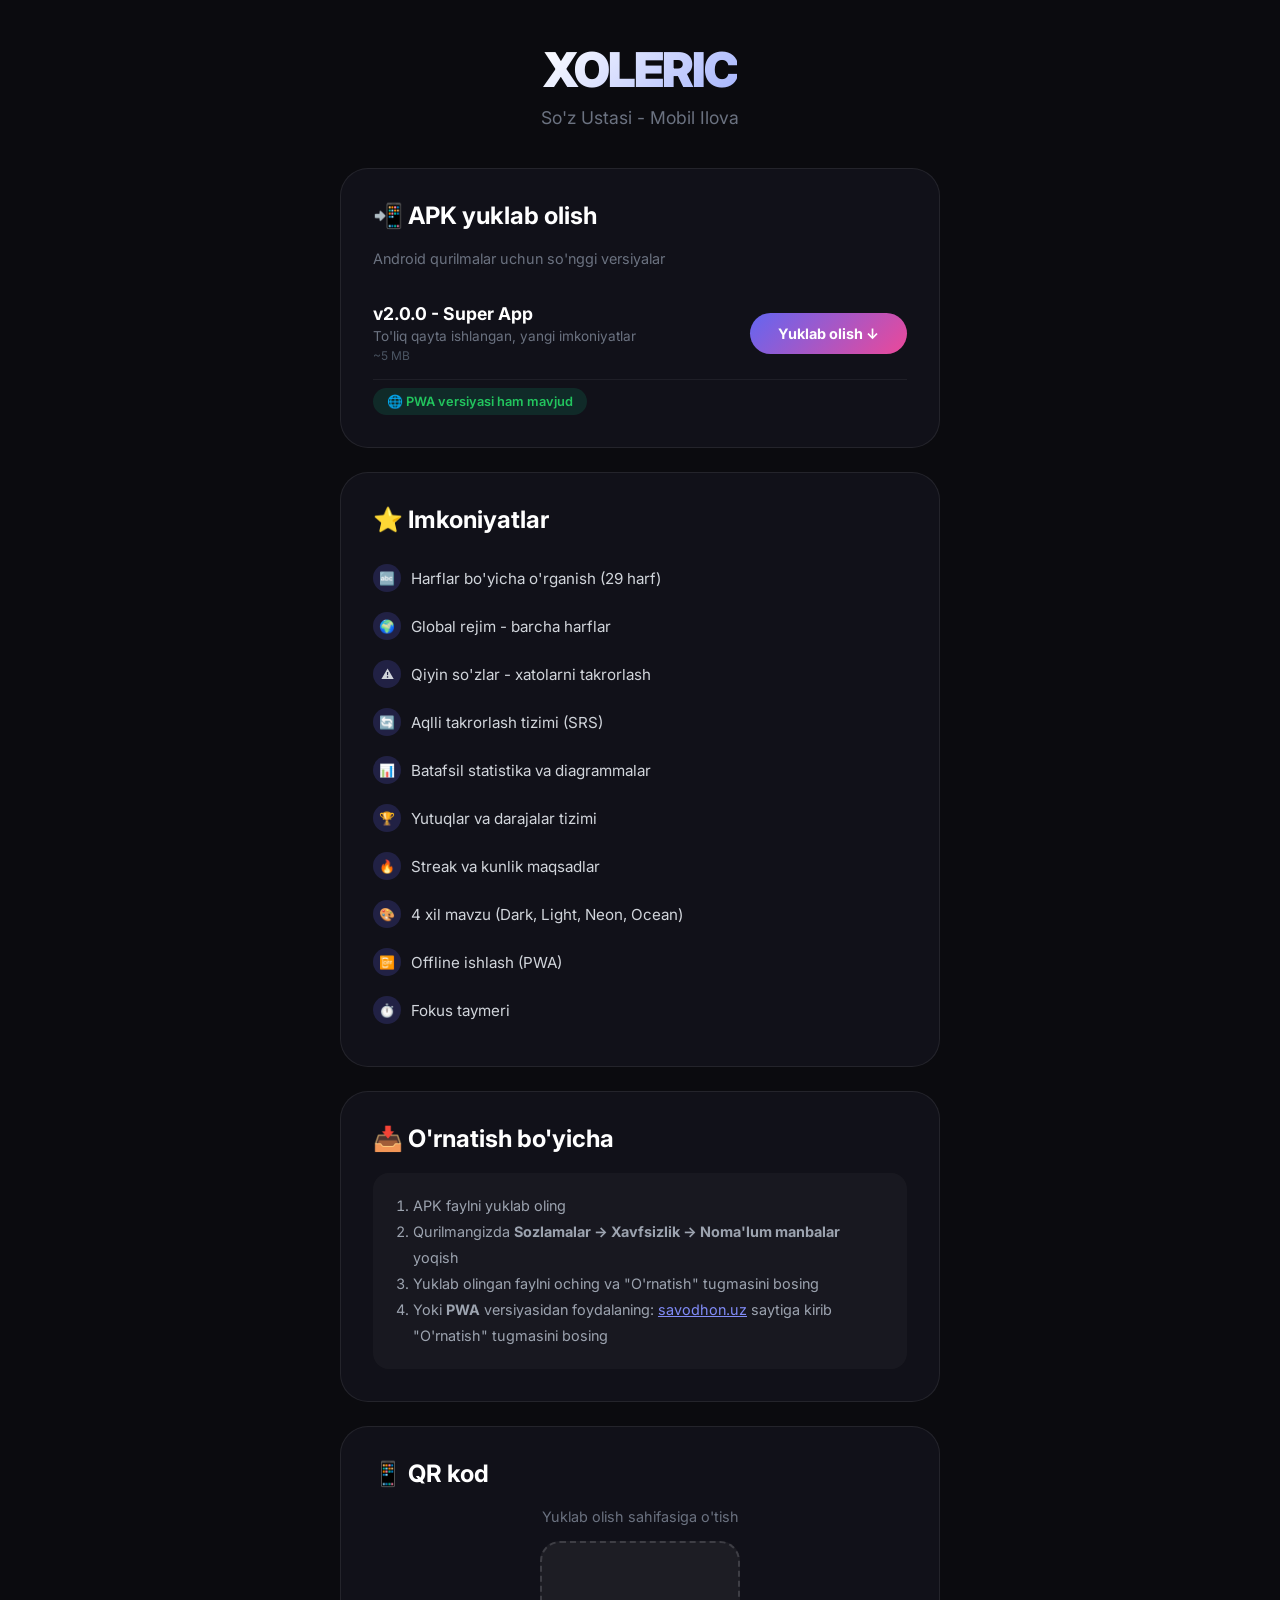
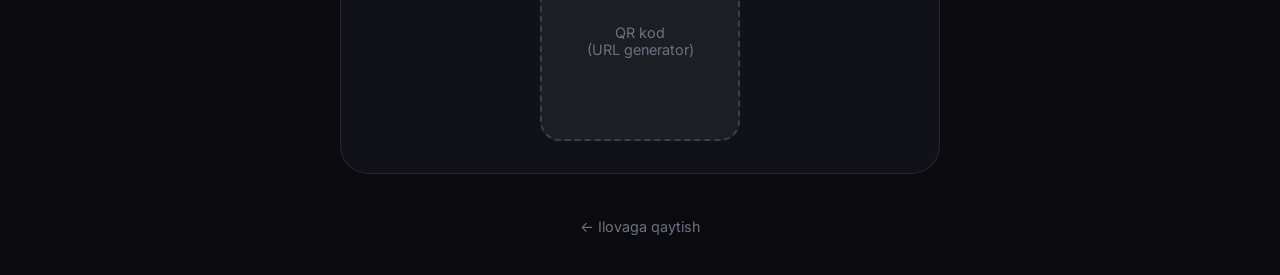
==== download.html @ 985970ec "Upgrade app to super app v2.0: PWA support, level system, SRS, themes, APK, download page, and Andro" ====
<!DOCTYPE html>
<html lang="uz">
<head>
  <meta charset="UTF-8">
  <meta name="viewport" content="width=device-width, initial-scale=1.0">
  <title>XOLERIC - APK Yuklab Olish</title>
  <meta name="theme-color" content="#0b0b0f">
  <link href="https://fonts.googleapis.com/css2?family=Inter:wght@400;500;600;700;800;900&display=swap" rel="stylesheet">
  <style>
    * { margin: 0; padding: 0; box-sizing: border-box; font-family: 'Inter', sans-serif; }
    body {
      background: #0b0b0f;
      color: #fff;
      min-height: 100dvh;
      display: flex;
      flex-direction: column;
      align-items: center;
      padding: 40px 20px;
    }
    .logo { font-size: 3rem; font-weight: 900; letter-spacing: -2px; margin-bottom: 8px; background: linear-gradient(135deg, #fff, #a5b4fc); -webkit-background-clip: text; -webkit-text-fill-color: transparent; }
    .subtitle { color: #6b7280; margin-bottom: 40px; font-size: 1.1rem; }
    .card {
      background: rgba(20,20,30,0.7);
      border: 1px solid rgba(255,255,255,0.08);
      border-radius: 28px;
      padding: 32px;
      max-width: 600px;
      width: 100%;
      margin-bottom: 24px;
    }
    .card h2 { font-size: 1.5rem; margin-bottom: 20px; display: flex; align-items: center; gap: 10px; }
    .badge { background: #6366f1; padding: 4px 12px; border-radius: 20px; font-size: 0.75rem; font-weight: 600; }
    .version-item {
      display: flex;
      justify-content: space-between;
      align-items: center;
      padding: 16px 0;
      border-bottom: 1px solid rgba(255,255,255,0.06);
    }
    .version-item:last-child { border-bottom: none; }
    .version-info { display: flex; flex-direction: column; gap: 4px; }
    .version-name { font-weight: 700; font-size: 1.1rem; }
    .version-desc { font-size: 0.85rem; color: #6b7280; }
    .version-size { font-size: 0.75rem; color: #4b5563; }
    .download-btn {
      padding: 12px 28px;
      border-radius: 30px;
      font-weight: 700;
      border: none;
      cursor: pointer;
      background: linear-gradient(135deg, #6366f1, #ec4899);
      color: #fff;
      transition: all 0.2s;
      text-decoration: none;
      font-size: 0.9rem;
    }
    .download-btn:hover { transform: scale(1.05); }
    .download-btn:active { transform: scale(0.97); }
    .disabled-btn { opacity: 0.4; pointer-events: none; }
    .features { margin-top: 16px; }
    .feature-item { display: flex; align-items: center; gap: 10px; padding: 10px 0; font-size: 0.95rem; color: #d1d5db; }
    .feature-icon { width: 28px; height: 28px; border-radius: 50%; background: rgba(99,102,241,0.2); display: flex; align-items: center; justify-content: center; font-size: 0.8rem; }
    .qr-section { text-align: center; margin-top: 20px; }
    .qr-placeholder {
      width: 200px; height: 200px;
      background: rgba(255,255,255,0.05);
      border: 2px dashed rgba(255,255,255,0.15);
      border-radius: 20px;
      display: flex; align-items: center; justify-content: center;
      margin: 0 auto;
    }
    .qr-placeholder span { color: #6b7280; font-size: 0.9rem; text-align: center; }
    .install-guide { background: rgba(255,255,255,0.03); border-radius: 16px; padding: 20px; margin-top: 16px; }
    .install-guide h3 { font-size: 1rem; margin-bottom: 12px; }
    .install-guide ol { padding-left: 20px; color: #9ca3af; font-size: 0.9rem; line-height: 1.8; }
    .install-guide a { color: #818cf8; }
    .back-link { margin-top: 20px; color: #6b7280; text-decoration: none; font-size: 0.9rem; }
    .back-link:hover { color: #fff; }
    .pwa-badge { display: inline-flex; align-items: center; gap: 6px; background: rgba(16,185,129,0.15); color: #22c55e; padding: 6px 14px; border-radius: 30px; font-size: 0.8rem; font-weight: 600; margin-top: 8px; }
    @media (max-width: 480px) { .card { padding: 20px; } .version-item { flex-direction: column; gap: 12px; align-items: stretch; } .download-btn { text-align: center; } }
  </style>
</head>
<body>
  <div class="logo">XOLERIC</div>
  <div class="subtitle">So'z Ustasi - Mobil Ilova</div>

  <div class="card">
    <h2>📲 APK yuklab olish</h2>
    <p style="color:#6b7280;margin-bottom:20px;font-size:0.9rem">Android qurilmalar uchun so'nggi versiyalar</p>

    <div class="version-item">
      <div class="version-info">
        <span class="version-name">v2.0.0 - Super App</span>
        <span class="version-desc">To'liq qayta ishlangan, yangi imkoniyatlar</span>
        <span class="version-size">~5 MB</span>
      </div>
      <a href="apk/XOLERIC-v2.0.0.apk" class="download-btn" download>Yuklab olish ↓</a>
    </div>



    <div class="pwa-badge">🌐 PWA versiyasi ham mavjud</div>
  </div>

  <div class="card">
    <h2>⭐ Imkoniyatlar</h2>
    <div class="features">
      <div class="feature-item"><div class="feature-icon">🔤</div> Harflar bo'yicha o'rganish (29 harf)</div>
      <div class="feature-item"><div class="feature-icon">🌍</div> Global rejim - barcha harflar</div>
      <div class="feature-item"><div class="feature-icon">⚠️</div> Qiyin so'zlar - xatolarni takrorlash</div>
      <div class="feature-item"><div class="feature-icon">🔄</div> Aqlli takrorlash tizimi (SRS)</div>
      <div class="feature-item"><div class="feature-icon">📊</div> Batafsil statistika va diagrammalar</div>
      <div class="feature-item"><div class="feature-icon">🏆</div> Yutuqlar va darajalar tizimi</div>
      <div class="feature-item"><div class="feature-icon">🔥</div> Streak va kunlik maqsadlar</div>
      <div class="feature-item"><div class="feature-icon">🎨</div> 4 xil mavzu (Dark, Light, Neon, Ocean)</div>
      <div class="feature-item"><div class="feature-icon">📴</div> Offline ishlash (PWA)</div>
      <div class="feature-item"><div class="feature-icon">⏱️</div> Fokus taymeri</div>
    </div>
  </div>

  <div class="card">
    <h2>📥 O'rnatish bo'yicha</h2>
    <div class="install-guide">
      <ol>
        <li>APK faylni yuklab oling</li>
        <li>Qurilmangizda <strong>Sozlamalar → Xavfsizlik → Noma'lum manbalar</strong> yoqish</li>
        <li>Yuklab olingan faylni oching va "O'rnatish" tugmasini bosing</li>
        <li>Yoki <strong>PWA</strong> versiyasidan foydalaning: <a href="index.html">savodhon.uz</a> saytiga kirib "O'rnatish" tugmasini bosing</li>
      </ol>
    </div>
  </div>

  <div class="card" style="text-align:center">
    <h2>📱 QR kod</h2>
    <p style="color:#6b7280;margin-bottom:16px;font-size:0.9rem">Yuklab olish sahifasiga o'tish</p>
    <div class="qr-placeholder">
      <span>QR kod<br>(URL generator)</span>
    </div>
  </div>

  <a href="index.html" class="back-link">← Ilovaga qaytish</a>
</body>
</html>
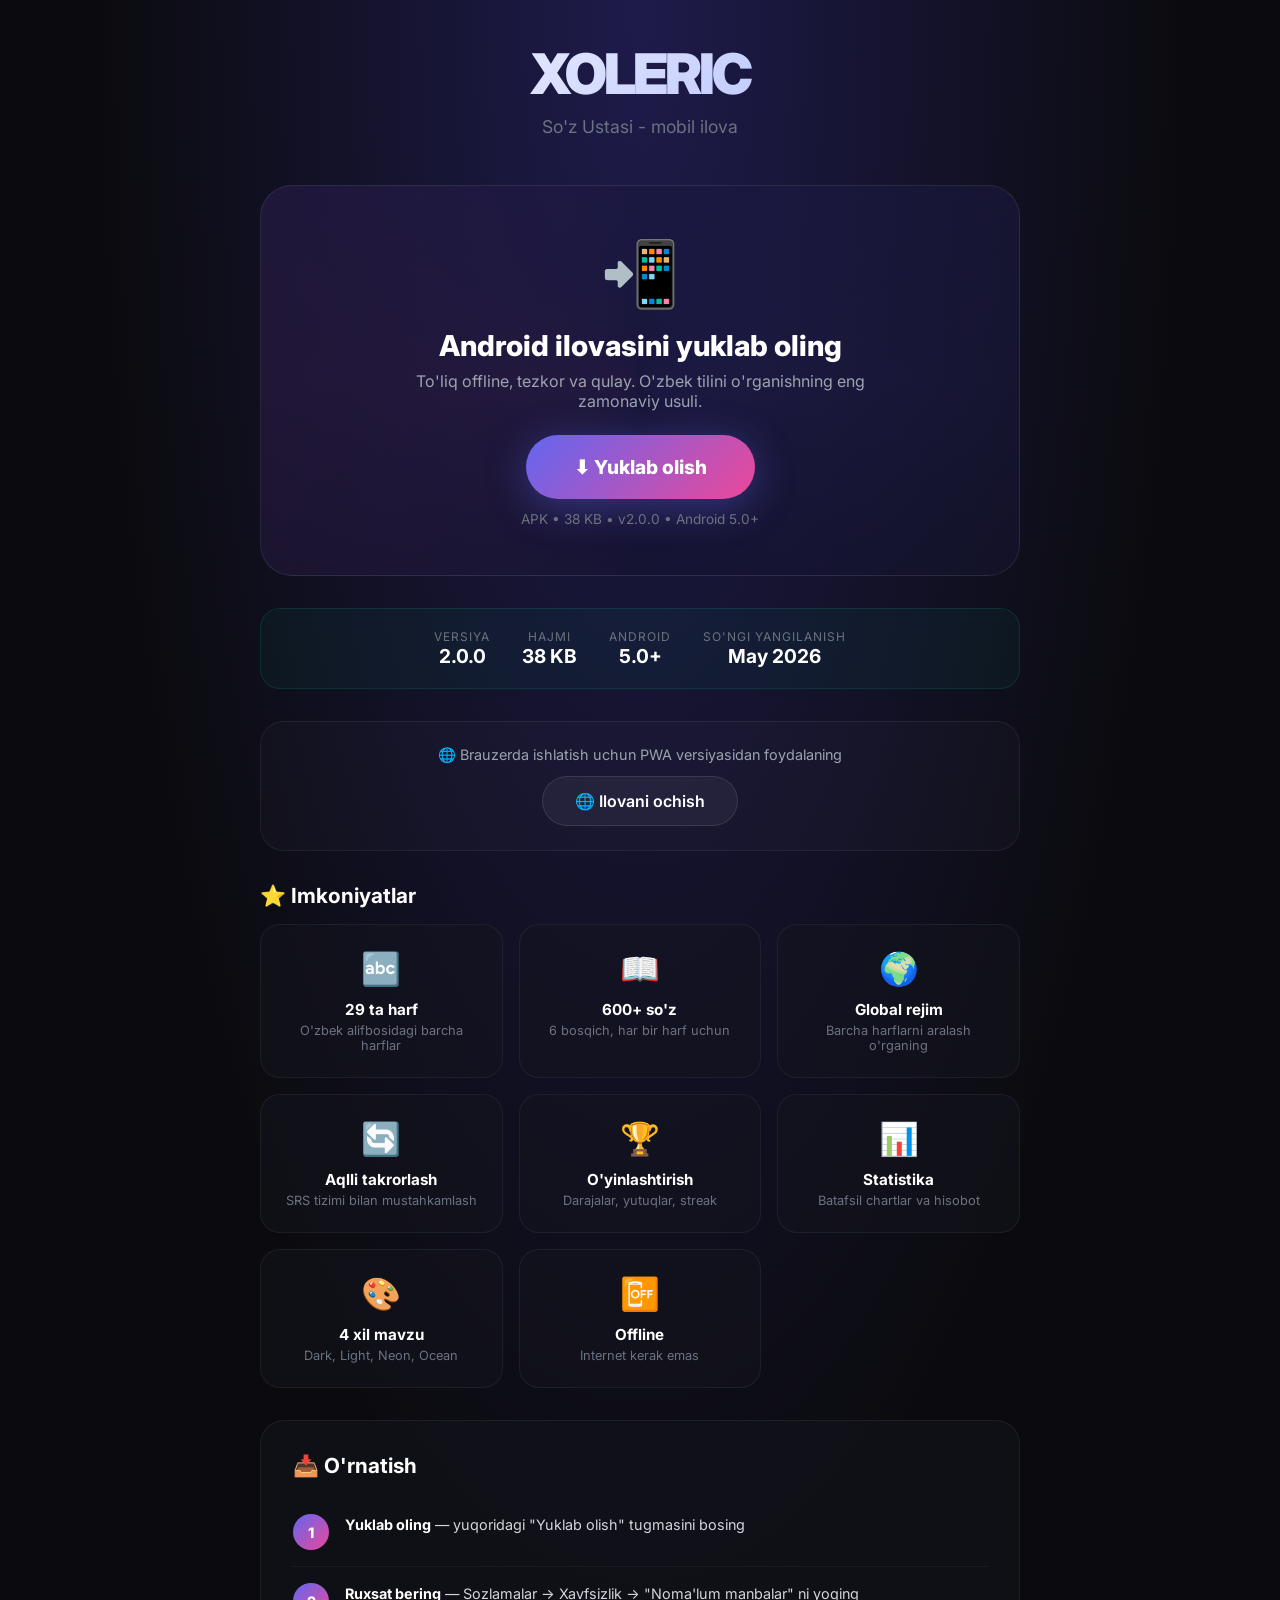
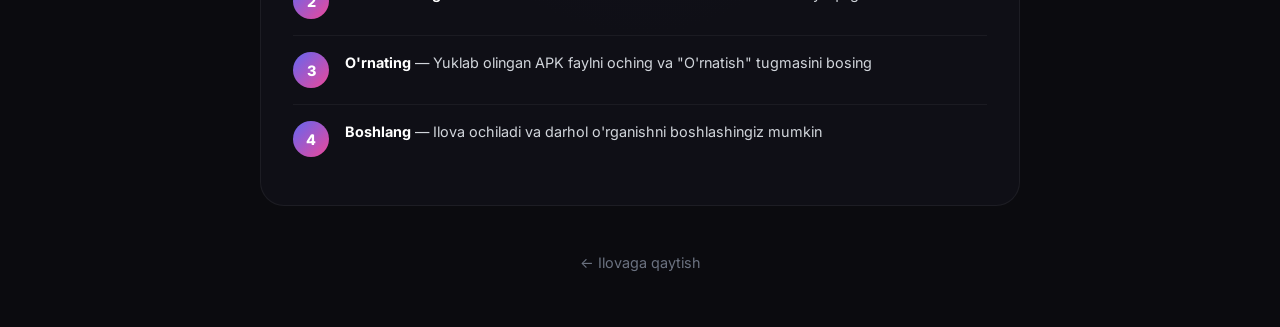
==== commit 4395f6b3: "Fix bugs, add splash screen, launcher icon, professional download page, rebuild APK v2" ====
--- a/download.html
+++ b/download.html
@@ -3,8 +3,9 @@
 <head>
   <meta charset="UTF-8">
   <meta name="viewport" content="width=device-width, initial-scale=1.0">
-  <title>XOLERIC - APK Yuklab Olish</title>
+  <title>XOLERIC - APK yuklab olish</title>
   <meta name="theme-color" content="#0b0b0f">
+  <meta name="description" content="XOLERIC - O'zbek tili o'rganish ilovasi. Android APK va PWA versiyalarini yuklab oling.">
   <link href="https://fonts.googleapis.com/css2?family=Inter:wght@400;500;600;700;800;900&display=swap" rel="stylesheet">
   <style>
     * { margin: 0; padding: 0; box-sizing: border-box; font-family: 'Inter', sans-serif; }
@@ -12,132 +13,258 @@
       background: #0b0b0f;
       color: #fff;
       min-height: 100dvh;
-      display: flex;
-      flex-direction: column;
-      align-items: center;
-      padding: 40px 20px;
-    }
-    .logo { font-size: 3rem; font-weight: 900; letter-spacing: -2px; margin-bottom: 8px; background: linear-gradient(135deg, #fff, #a5b4fc); -webkit-background-clip: text; -webkit-text-fill-color: transparent; }
-    .subtitle { color: #6b7280; margin-bottom: 40px; font-size: 1.1rem; }
-    .card {
-      background: rgba(20,20,30,0.7);
-      border: 1px solid rgba(255,255,255,0.08);
-      border-radius: 28px;
-      padding: 32px;
-      max-width: 600px;
-      width: 100%;
-      margin-bottom: 24px;
-    }
-    .card h2 { font-size: 1.5rem; margin-bottom: 20px; display: flex; align-items: center; gap: 10px; }
-    .badge { background: #6366f1; padding: 4px 12px; border-radius: 20px; font-size: 0.75rem; font-weight: 600; }
-    .version-item {
-      display: flex;
-      justify-content: space-between;
-      align-items: center;
-      padding: 16px 0;
-      border-bottom: 1px solid rgba(255,255,255,0.06);
-    }
-    .version-item:last-child { border-bottom: none; }
-    .version-info { display: flex; flex-direction: column; gap: 4px; }
-    .version-name { font-weight: 700; font-size: 1.1rem; }
-    .version-desc { font-size: 0.85rem; color: #6b7280; }
-    .version-size { font-size: 0.75rem; color: #4b5563; }
-    .download-btn {
-      padding: 12px 28px;
-      border-radius: 30px;
-      font-weight: 700;
+      background-image: radial-gradient(ellipse at 50% 0%, #1e1b4b 0%, #0b0b0f 60%);
+    }
+    .container { max-width: 800px; margin: 0 auto; padding: 40px 20px; }
+    .header { text-align: center; margin-bottom: 48px; }
+    .logo {
+      font-size: 3.5rem; font-weight: 900; letter-spacing: -3px;
+      background: linear-gradient(135deg, #fff 0%, #a5b4fc 100%);
+      -webkit-background-clip: text; -webkit-text-fill-color: transparent;
+      margin-bottom: 8px;
+    }
+    .subtitle { color: #6b7280; font-size: 1.1rem; }
+    
+    .hero-card {
+      background: linear-gradient(145deg, rgba(30,27,75,0.5), rgba(15,15,35,0.5));
+      border: 1px solid rgba(255,255,255,0.1);
+      border-radius: 32px;
+      padding: 48px 40px;
+      text-align: center;
+      margin-bottom: 32px;
+      position: relative;
+      overflow: hidden;
+    }
+    .hero-card::before {
+      content: '';
+      position: absolute;
+      top: -50%; left: -50%; width: 200%; height: 200%;
+      background: conic-gradient(from 0deg, transparent, rgba(99,102,241,0.05), transparent, rgba(236,72,153,0.05), transparent);
+      animation: rotate 10s linear infinite;
+    }
+    @keyframes rotate { 100% { transform: rotate(360deg); } }
+    .hero-content { position: relative; z-index: 1; }
+    .hero-icon { font-size: 4rem; margin-bottom: 16px; }
+    .hero-title { font-size: 1.8rem; font-weight: 800; margin-bottom: 8px; }
+    .hero-desc { color: #9ca3af; margin-bottom: 24px; max-width: 500px; margin-left: auto; margin-right: auto; }
+    
+    .download-btn-main {
+      display: inline-flex;
+      align-items: center; gap: 12px;
+      padding: 20px 48px;
+      border-radius: 50px;
+      font-size: 1.2rem;
+      font-weight: 800;
+      background: linear-gradient(135deg, #6366f1, #ec4899);
+      color: #fff;
+      text-decoration: none;
       border: none;
       cursor: pointer;
+      transition: all 0.3s;
+      box-shadow: 0 8px 40px rgba(99,102,241,0.4);
+    }
+    .download-btn-main:hover { transform: translateY(-2px); box-shadow: 0 12px 50px rgba(99,102,241,0.5); }
+    .download-btn-main:active { transform: scale(0.97); }
+    .file-info { margin-top: 12px; font-size: 0.85rem; color: #6b7280; }
+    
+    .pwa-section {
+      text-align: center;
+      padding: 24px;
+      background: rgba(255,255,255,0.02);
+      border: 1px solid rgba(255,255,255,0.06);
+      border-radius: 24px;
+      margin-bottom: 32px;
+    }
+    .pwa-section p { color: #9ca3af; font-size: 0.9rem; margin-bottom: 12px; }
+    .pwa-btn {
+      display: inline-flex; align-items: center; gap: 8px;
+      padding: 14px 32px; border-radius: 30px;
+      background: rgba(255,255,255,0.05);
+      border: 1px solid rgba(255,255,255,0.1);
+      color: #fff;
+      text-decoration: none;
+      font-weight: 600;
+      transition: 0.2s;
+    }
+    .pwa-btn:hover { background: rgba(255,255,255,0.1); }
+
+    .features-grid {
+      display: grid;
+      grid-template-columns: repeat(auto-fit, minmax(200px, 1fr));
+      gap: 16px;
+      margin-bottom: 32px;
+    }
+    .feature-card {
+      background: rgba(20,20,30,0.5);
+      border: 1px solid rgba(255,255,255,0.06);
+      border-radius: 20px;
+      padding: 24px;
+      text-align: center;
+    }
+    .feature-icon { font-size: 2rem; margin-bottom: 12px; }
+    .feature-name { font-weight: 700; font-size: 0.95rem; margin-bottom: 4px; }
+    .feature-desc { font-size: 0.8rem; color: #6b7280; }
+
+    .steps {
+      background: rgba(20,20,30,0.5);
+      border: 1px solid rgba(255,255,255,0.06);
+      border-radius: 24px;
+      padding: 32px;
+      margin-bottom: 32px;
+    }
+    .steps h2 { font-size: 1.3rem; margin-bottom: 20px; display: flex; align-items: center; gap: 8px; }
+    .step-item {
+      display: flex; gap: 16px;
+      padding: 16px 0;
+      border-bottom: 1px solid rgba(255,255,255,0.05);
+    }
+    .step-item:last-child { border-bottom: none; }
+    .step-num {
+      width: 36px; height: 36px; border-radius: 50%;
       background: linear-gradient(135deg, #6366f1, #ec4899);
-      color: #fff;
-      transition: all 0.2s;
-      text-decoration: none;
-      font-size: 0.9rem;
-    }
-    .download-btn:hover { transform: scale(1.05); }
-    .download-btn:active { transform: scale(0.97); }
-    .disabled-btn { opacity: 0.4; pointer-events: none; }
-    .features { margin-top: 16px; }
-    .feature-item { display: flex; align-items: center; gap: 10px; padding: 10px 0; font-size: 0.95rem; color: #d1d5db; }
-    .feature-icon { width: 28px; height: 28px; border-radius: 50%; background: rgba(99,102,241,0.2); display: flex; align-items: center; justify-content: center; font-size: 0.8rem; }
-    .qr-section { text-align: center; margin-top: 20px; }
-    .qr-placeholder {
-      width: 200px; height: 200px;
-      background: rgba(255,255,255,0.05);
-      border: 2px dashed rgba(255,255,255,0.15);
+      display: flex; align-items: center; justify-content: center;
+      font-weight: 800; font-size: 0.9rem; flex-shrink: 0;
+    }
+    .step-text { font-size: 0.9rem; color: #d1d5db; line-height: 1.5; }
+    .step-text strong { color: #fff; }
+
+    .version-info {
+      display: flex; justify-content: center; gap: 32px;
+      padding: 20px;
+      background: rgba(16,185,129,0.05);
+      border: 1px solid rgba(16,185,129,0.15);
       border-radius: 20px;
-      display: flex; align-items: center; justify-content: center;
-      margin: 0 auto;
-    }
-    .qr-placeholder span { color: #6b7280; font-size: 0.9rem; text-align: center; }
-    .install-guide { background: rgba(255,255,255,0.03); border-radius: 16px; padding: 20px; margin-top: 16px; }
-    .install-guide h3 { font-size: 1rem; margin-bottom: 12px; }
-    .install-guide ol { padding-left: 20px; color: #9ca3af; font-size: 0.9rem; line-height: 1.8; }
-    .install-guide a { color: #818cf8; }
-    .back-link { margin-top: 20px; color: #6b7280; text-decoration: none; font-size: 0.9rem; }
+      margin-bottom: 32px;
+      flex-wrap: wrap;
+    }
+    .version-item { text-align: center; }
+    .version-label { font-size: 0.75rem; color: #6b7280; text-transform: uppercase; letter-spacing: 1px; }
+    .version-value { font-size: 1.2rem; font-weight: 700; }
+
+    .back-link {
+      display: block; text-align: center;
+      color: #6b7280; text-decoration: none;
+      font-size: 0.9rem; padding: 16px;
+      transition: 0.2s;
+    }
     .back-link:hover { color: #fff; }
-    .pwa-badge { display: inline-flex; align-items: center; gap: 6px; background: rgba(16,185,129,0.15); color: #22c55e; padding: 6px 14px; border-radius: 30px; font-size: 0.8rem; font-weight: 600; margin-top: 8px; }
-    @media (max-width: 480px) { .card { padding: 20px; } .version-item { flex-direction: column; gap: 12px; align-items: stretch; } .download-btn { text-align: center; } }
+
+    @media (max-width: 480px) {
+      .container { padding: 20px 16px; }
+      .hero-card { padding: 32px 20px; }
+      .download-btn-main { padding: 16px 32px; font-size: 1rem; }
+      .features-grid { grid-template-columns: 1fr 1fr; }
+    }
   </style>
 </head>
 <body>
-  <div class="logo">XOLERIC</div>
-  <div class="subtitle">So'z Ustasi - Mobil Ilova</div>
-
-  <div class="card">
-    <h2>📲 APK yuklab olish</h2>
-    <p style="color:#6b7280;margin-bottom:20px;font-size:0.9rem">Android qurilmalar uchun so'nggi versiyalar</p>
-
-    <div class="version-item">
-      <div class="version-info">
-        <span class="version-name">v2.0.0 - Super App</span>
-        <span class="version-desc">To'liq qayta ishlangan, yangi imkoniyatlar</span>
-        <span class="version-size">~5 MB</span>
-      </div>
-      <a href="apk/XOLERIC-v2.0.0.apk" class="download-btn" download>Yuklab olish ↓</a>
-    </div>
-
-
-
-    <div class="pwa-badge">🌐 PWA versiyasi ham mavjud</div>
+  <div class="container">
+    <div class="header">
+      <div class="logo">XOLERIC</div>
+      <div class="subtitle">So'z Ustasi - mobil ilova</div>
+    </div>
+
+    <div class="hero-card">
+      <div class="hero-content">
+        <div class="hero-icon">📲</div>
+        <h1 class="hero-title">Android ilovasini yuklab oling</h1>
+        <p class="hero-desc">To'liq offline, tezkor va qulay. O'zbek tilini o'rganishning eng zamonaviy usuli.</p>
+        <a href="apk/XOLERIC-v2.0.0.apk" class="download-btn-main" download>
+          ⬇ Yuklab olish
+        </a>
+        <div class="file-info">APK • 38 KB • v2.0.0 • Android 5.0+</div>
+      </div>
+    </div>
+
+    <div class="version-info">
+      <div class="version-item">
+        <div class="version-label">Versiya</div>
+        <div class="version-value">2.0.0</div>
+      </div>
+      <div class="version-item">
+        <div class="version-label">Hajmi</div>
+        <div class="version-value">38 KB</div>
+      </div>
+      <div class="version-item">
+        <div class="version-label">Android</div>
+        <div class="version-value">5.0+</div>
+      </div>
+      <div class="version-item">
+        <div class="version-label">So'ngi yangilanish</div>
+        <div class="version-value">May 2026</div>
+      </div>
+    </div>
+
+    <div class="pwa-section">
+      <p>🌐 Brauzerda ishlatish uchun PWA versiyasidan foydalaning</p>
+      <a href="index.html" class="pwa-btn">🌐 Ilovani ochish</a>
+    </div>
+
+    <h2 style="font-size:1.3rem;margin-bottom:16px;display:flex;align-items:center;gap:8px">⭐ Imkoniyatlar</h2>
+    <div class="features-grid">
+      <div class="feature-card">
+        <div class="feature-icon">🔤</div>
+        <div class="feature-name">29 ta harf</div>
+        <div class="feature-desc">O'zbek alifbosidagi barcha harflar</div>
+      </div>
+      <div class="feature-card">
+        <div class="feature-icon">📖</div>
+        <div class="feature-name">600+ so'z</div>
+        <div class="feature-desc">6 bosqich, har bir harf uchun</div>
+      </div>
+      <div class="feature-card">
+        <div class="feature-icon">🌍</div>
+        <div class="feature-name">Global rejim</div>
+        <div class="feature-desc">Barcha harflarni aralash o'rganing</div>
+      </div>
+      <div class="feature-card">
+        <div class="feature-icon">🔄</div>
+        <div class="feature-name">Aqlli takrorlash</div>
+        <div class="feature-desc">SRS tizimi bilan mustahkamlash</div>
+      </div>
+      <div class="feature-card">
+        <div class="feature-icon">🏆</div>
+        <div class="feature-name">O'yinlashtirish</div>
+        <div class="feature-desc">Darajalar, yutuqlar, streak</div>
+      </div>
+      <div class="feature-card">
+        <div class="feature-icon">📊</div>
+        <div class="feature-name">Statistika</div>
+        <div class="feature-desc">Batafsil chartlar va hisobot</div>
+      </div>
+      <div class="feature-card">
+        <div class="feature-icon">🎨</div>
+        <div class="feature-name">4 xil mavzu</div>
+        <div class="feature-desc">Dark, Light, Neon, Ocean</div>
+      </div>
+      <div class="feature-card">
+        <div class="feature-icon">📴</div>
+        <div class="feature-name">Offline</div>
+        <div class="feature-desc">Internet kerak emas</div>
+      </div>
+    </div>
+
+    <div class="steps">
+      <h2>📥 O'rnatish</h2>
+      <div class="step-item">
+        <div class="step-num">1</div>
+        <div class="step-text"><strong>Yuklab oling</strong> — yuqoridagi "Yuklab olish" tugmasini bosing</div>
+      </div>
+      <div class="step-item">
+        <div class="step-num">2</div>
+        <div class="step-text"><strong>Ruxsat bering</strong> — Sozlamalar → Xavfsizlik → "Noma'lum manbalar" ni yoqing</div>
+      </div>
+      <div class="step-item">
+        <div class="step-num">3</div>
+        <div class="step-text"><strong>O'rnating</strong> — Yuklab olingan APK faylni oching va "O'rnatish" tugmasini bosing</div>
+      </div>
+      <div class="step-item">
+        <div class="step-num">4</div>
+        <div class="step-text"><strong>Boshlang</strong> — Ilova ochiladi va darhol o'rganishni boshlashingiz mumkin</div>
+      </div>
+    </div>
+
+    <a href="index.html" class="back-link">← Ilovaga qaytish</a>
   </div>
-
-  <div class="card">
-    <h2>⭐ Imkoniyatlar</h2>
-    <div class="features">
-      <div class="feature-item"><div class="feature-icon">🔤</div> Harflar bo'yicha o'rganish (29 harf)</div>
-      <div class="feature-item"><div class="feature-icon">🌍</div> Global rejim - barcha harflar</div>
-      <div class="feature-item"><div class="feature-icon">⚠️</div> Qiyin so'zlar - xatolarni takrorlash</div>
-      <div class="feature-item"><div class="feature-icon">🔄</div> Aqlli takrorlash tizimi (SRS)</div>
-      <div class="feature-item"><div class="feature-icon">📊</div> Batafsil statistika va diagrammalar</div>
-      <div class="feature-item"><div class="feature-icon">🏆</div> Yutuqlar va darajalar tizimi</div>
-      <div class="feature-item"><div class="feature-icon">🔥</div> Streak va kunlik maqsadlar</div>
-      <div class="feature-item"><div class="feature-icon">🎨</div> 4 xil mavzu (Dark, Light, Neon, Ocean)</div>
-      <div class="feature-item"><div class="feature-icon">📴</div> Offline ishlash (PWA)</div>
-      <div class="feature-item"><div class="feature-icon">⏱️</div> Fokus taymeri</div>
-    </div>
-  </div>
-
-  <div class="card">
-    <h2>📥 O'rnatish bo'yicha</h2>
-    <div class="install-guide">
-      <ol>
-        <li>APK faylni yuklab oling</li>
-        <li>Qurilmangizda <strong>Sozlamalar → Xavfsizlik → Noma'lum manbalar</strong> yoqish</li>
-        <li>Yuklab olingan faylni oching va "O'rnatish" tugmasini bosing</li>
-        <li>Yoki <strong>PWA</strong> versiyasidan foydalaning: <a href="index.html">savodhon.uz</a> saytiga kirib "O'rnatish" tugmasini bosing</li>
-      </ol>
-    </div>
-  </div>
-
-  <div class="card" style="text-align:center">
-    <h2>📱 QR kod</h2>
-    <p style="color:#6b7280;margin-bottom:16px;font-size:0.9rem">Yuklab olish sahifasiga o'tish</p>
-    <div class="qr-placeholder">
-      <span>QR kod<br>(URL generator)</span>
-    </div>
-  </div>
-
-  <a href="index.html" class="back-link">← Ilovaga qaytish</a>
 </body>
 </html>
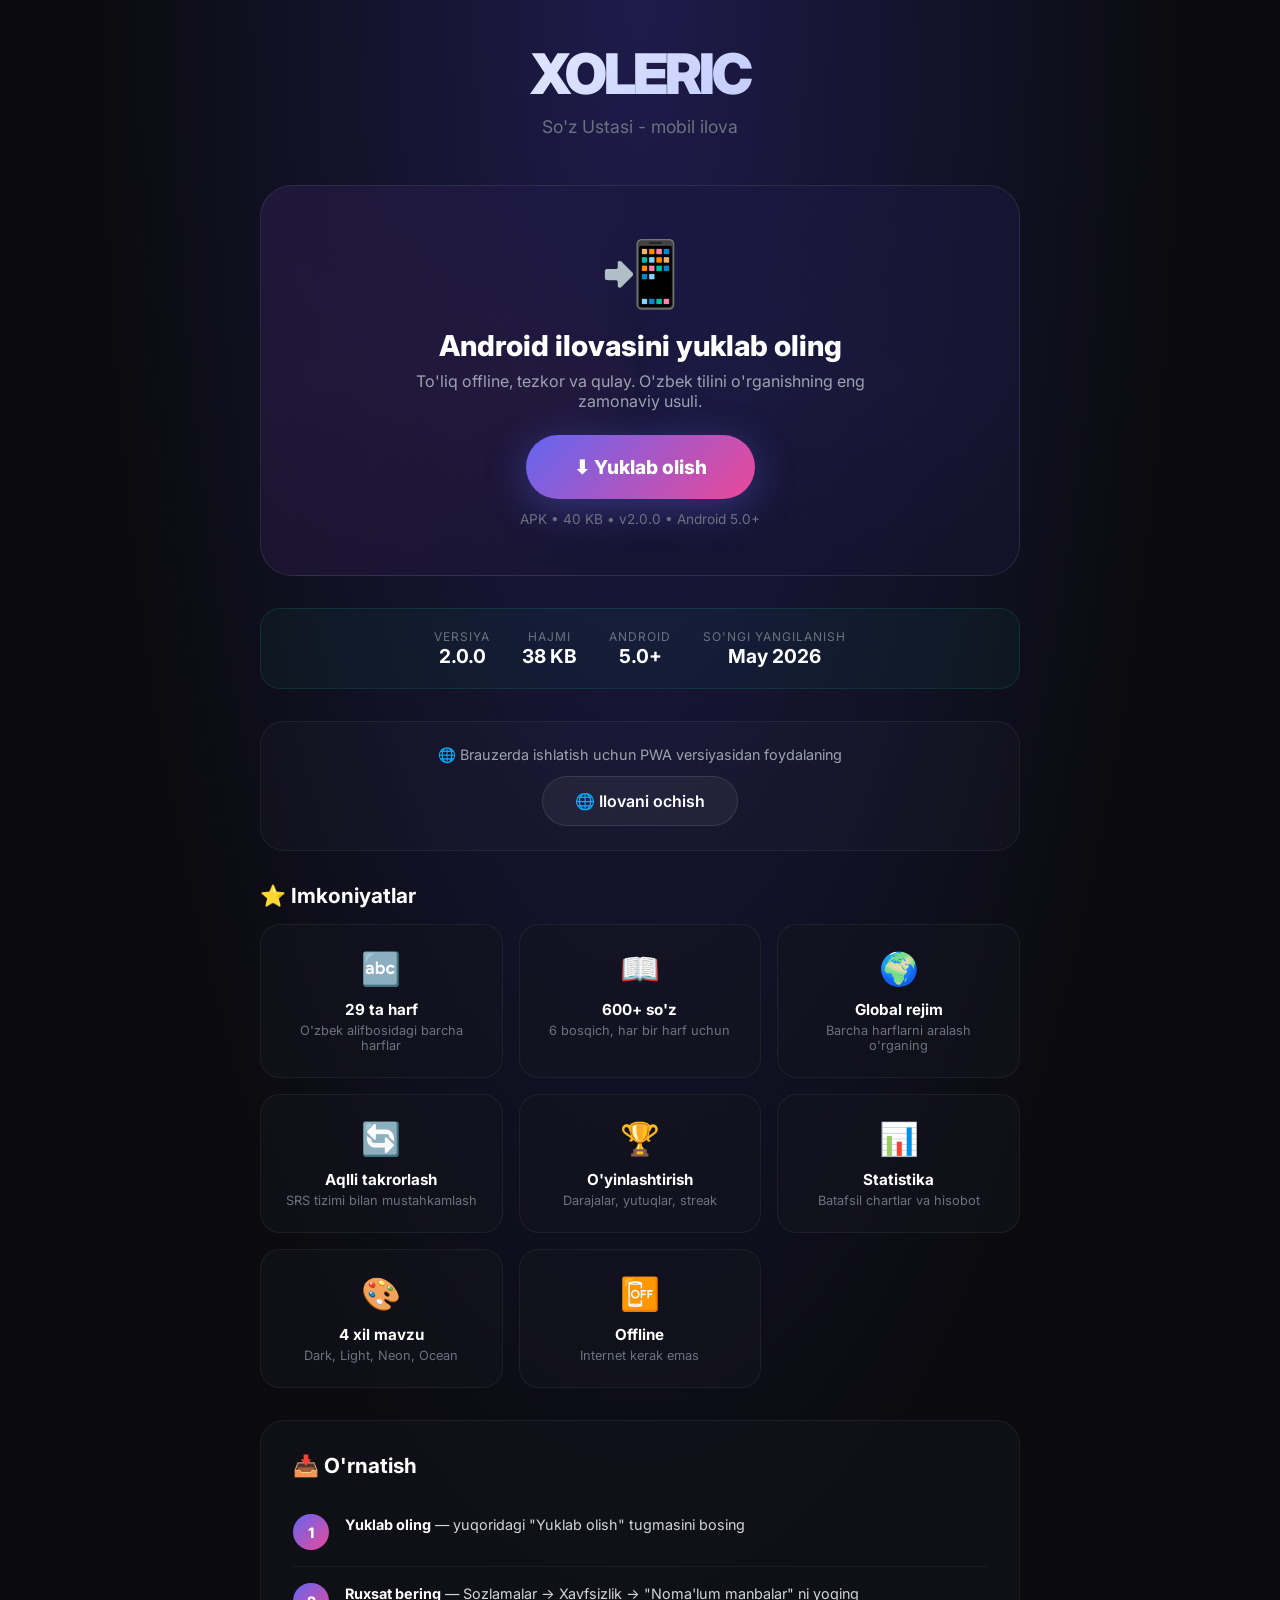
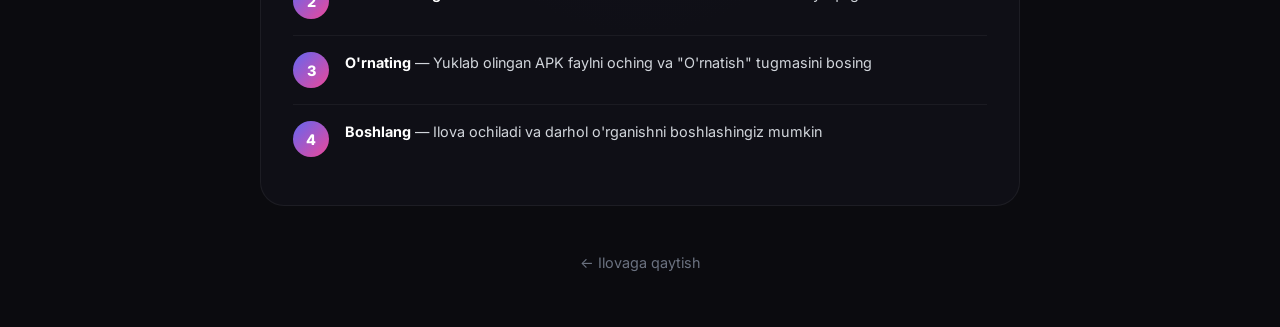
==== commit 4453ca1b: "Fix APK: add launcher icon to manifest, fix download link to raw URL" ====
--- a/download.html
+++ b/download.html
@@ -169,10 +169,10 @@
         <div class="hero-icon">📲</div>
         <h1 class="hero-title">Android ilovasini yuklab oling</h1>
         <p class="hero-desc">To'liq offline, tezkor va qulay. O'zbek tilini o'rganishning eng zamonaviy usuli.</p>
-        <a href="apk/XOLERIC-v2.0.0.apk" class="download-btn-main" download>
+        <a href="https://github.com/Xolericuz/Savodhon/raw/main/apk/XOLERIC-v2.0.0.apk" class="download-btn-main">
           ⬇ Yuklab olish
         </a>
-        <div class="file-info">APK • 38 KB • v2.0.0 • Android 5.0+</div>
+        <div class="file-info">APK • 40 KB • v2.0.0 • Android 5.0+</div>
       </div>
     </div>
 
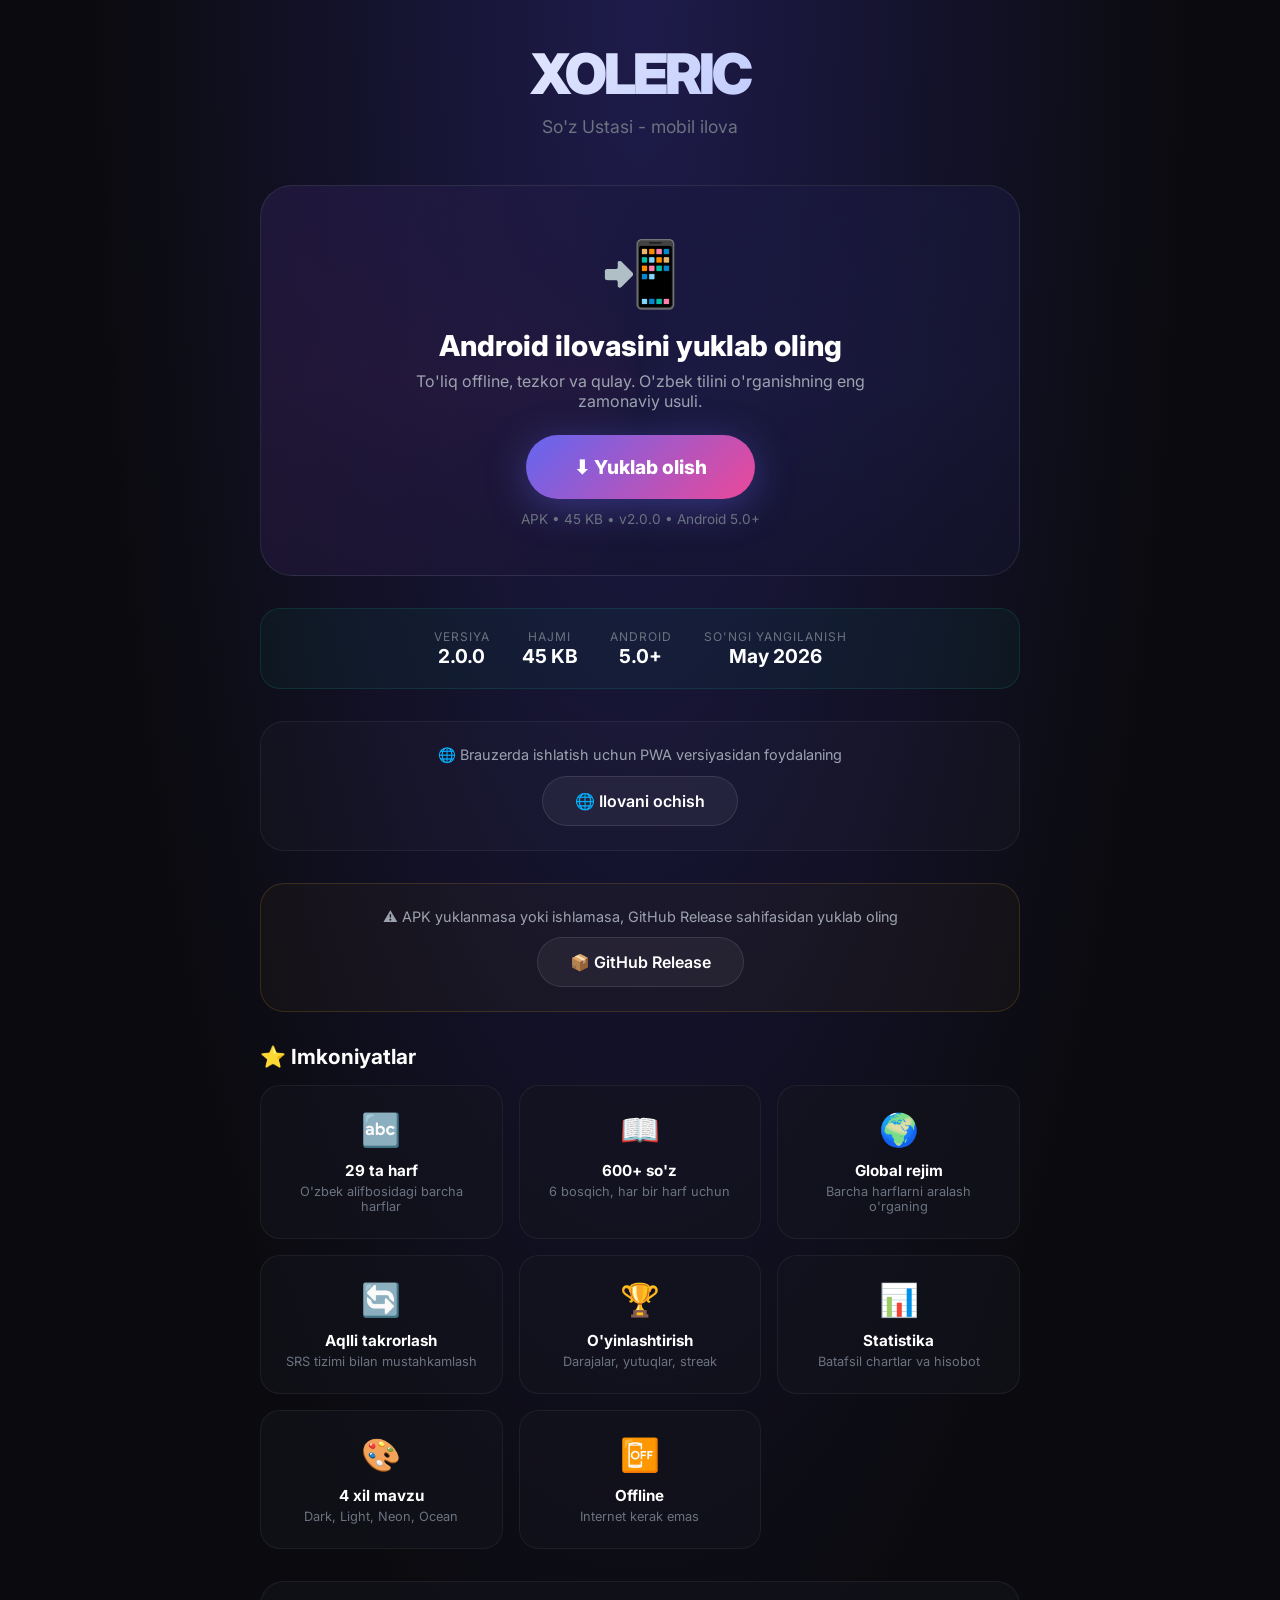
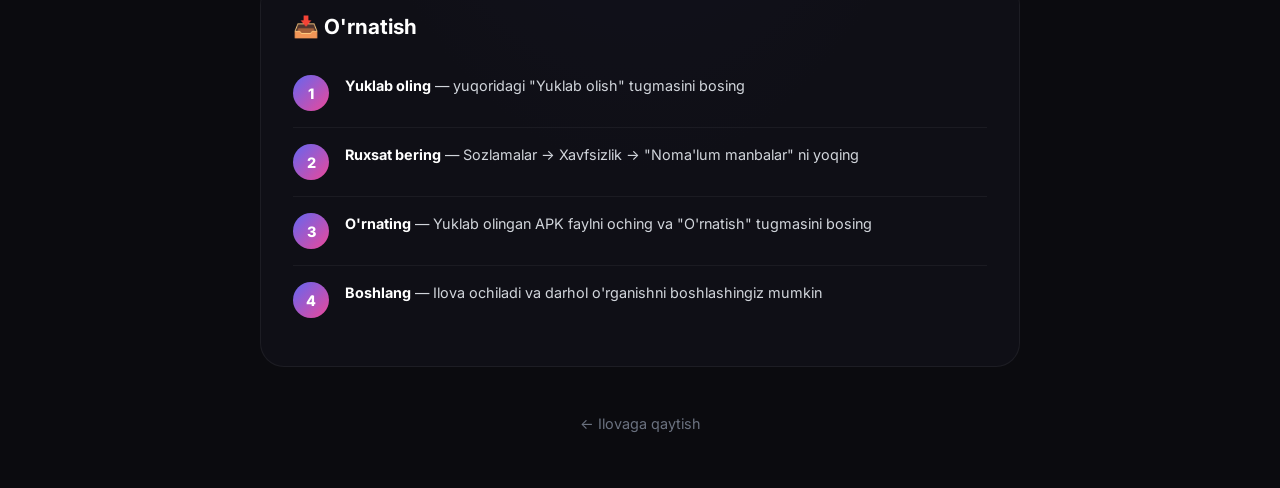
==== commit 9d812960: "Update download.html with GitHub Release URL" ====
--- a/download.html
+++ b/download.html
@@ -169,10 +169,10 @@
         <div class="hero-icon">📲</div>
         <h1 class="hero-title">Android ilovasini yuklab oling</h1>
         <p class="hero-desc">To'liq offline, tezkor va qulay. O'zbek tilini o'rganishning eng zamonaviy usuli.</p>
-        <a href="https://github.com/Xolericuz/Savodhon/raw/main/apk/XOLERIC-v2.0.0.apk" class="download-btn-main">
+        <a href="https://github.com/Xolericuz/Savodhon/releases/download/v2.0.0/XOLERIC-v2.0.0.apk" class="download-btn-main">
           ⬇ Yuklab olish
         </a>
-        <div class="file-info">APK • 40 KB • v2.0.0 • Android 5.0+</div>
+        <div class="file-info">APK • 45 KB • v2.0.0 • Android 5.0+</div>
       </div>
     </div>
 
@@ -183,7 +183,7 @@
       </div>
       <div class="version-item">
         <div class="version-label">Hajmi</div>
-        <div class="version-value">38 KB</div>
+        <div class="version-value">45 KB</div>
       </div>
       <div class="version-item">
         <div class="version-label">Android</div>
@@ -198,6 +198,11 @@
     <div class="pwa-section">
       <p>🌐 Brauzerda ishlatish uchun PWA versiyasidan foydalaning</p>
       <a href="index.html" class="pwa-btn">🌐 Ilovani ochish</a>
+    </div>
+
+    <div class="pwa-section" style="border-color: rgba(251,191,36,0.15); background: rgba(251,191,36,0.03);">
+      <p>⚠️ APK yuklanmasa yoki ishlamasa, GitHub Release sahifasidan yuklab oling</p>
+      <a href="https://github.com/Xolericuz/Savodhon/releases/tag/v2.0.0" class="pwa-btn">📦 GitHub Release</a>
     </div>
 
     <h2 style="font-size:1.3rem;margin-bottom:16px;display:flex;align-items:center;gap:8px">⭐ Imkoniyatlar</h2>
